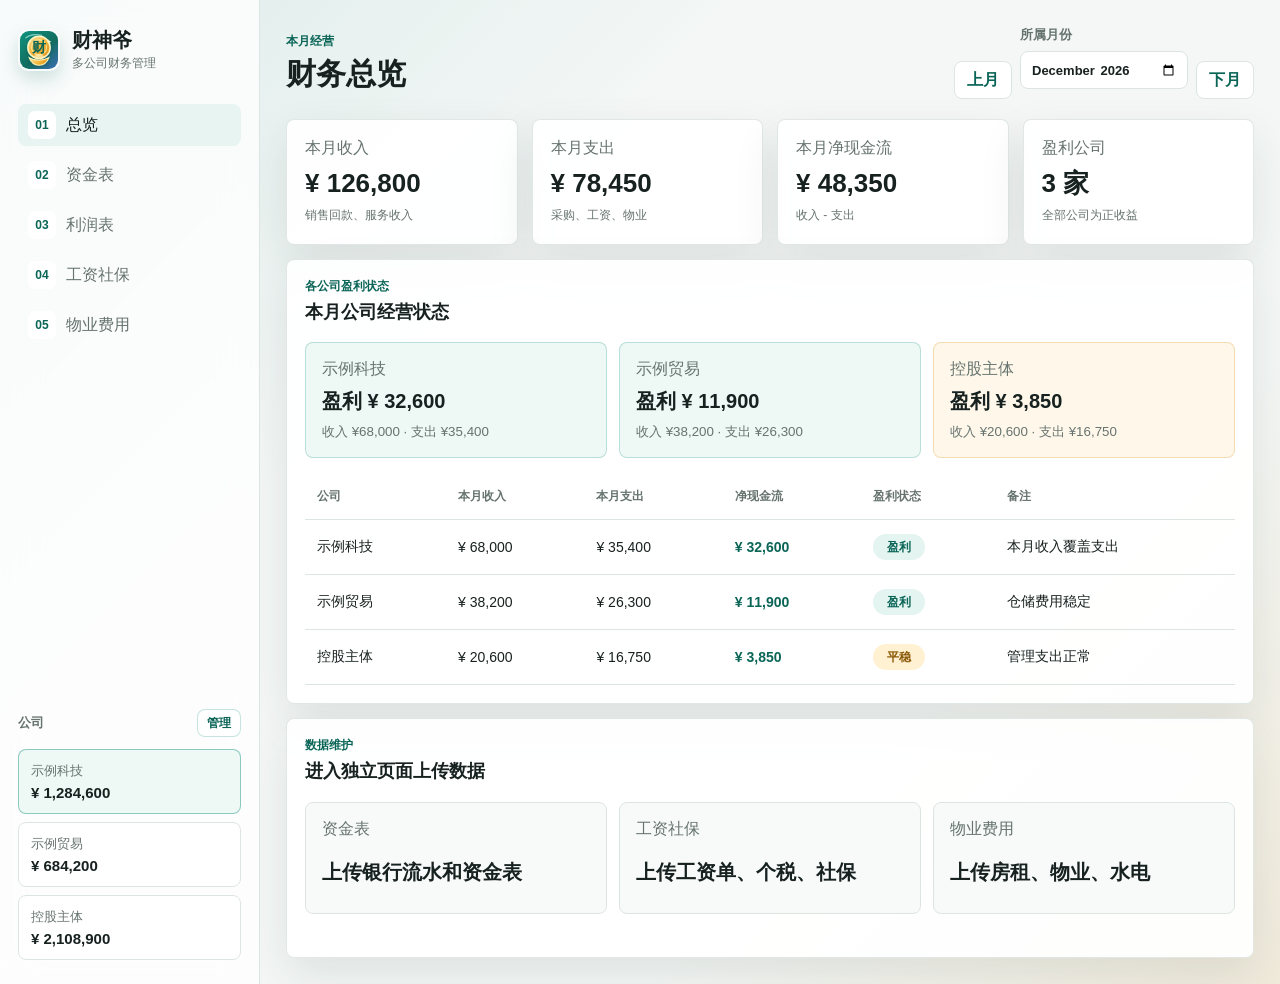
==== index.html @ 9ba8c9c1 "刷新前端脚本缓存版本" ====
<!doctype html>
<html lang="zh-CN">
<head>
  <meta charset="utf-8">
  <meta name="viewport" content="width=device-width, initial-scale=1">
  <title>财神爷财务驾驶舱</title>
  <link rel="icon" href="assets/logo-caishenye.svg" type="image/svg+xml">
  <link rel="stylesheet" href="styles.css">
  <script src="app.js?v=e68c8ce" defer></script>
</head>
<body>
  <div class="app-shell">
    <aside class="sidebar" aria-label="公司导航">
      <div class="brand">
        <div class="brand-mark" aria-hidden="true">
          <img src="assets/logo-caishenye.svg" alt="">
        </div>
        <div>
          <strong>财神爷</strong>
          <span>多公司财务管理</span>
        </div>
      </div>

      <nav class="nav-list" aria-label="主导航">
        <a class="nav-item active" href="index.html" title="总览">
          <span class="nav-icon" aria-hidden="true">01</span>
          <span>总览</span>
        </a>
        <a class="nav-item" href="capital.html" title="资金表">
          <span class="nav-icon" aria-hidden="true">02</span>
          <span>资金表</span>
        </a>
        <a class="nav-item" href="profit.html" title="利润表">
          <span class="nav-icon" aria-hidden="true">03</span>
          <span>利润表</span>
        </a>
        <a class="nav-item" href="payroll.html" title="工资社保">
          <span class="nav-icon" aria-hidden="true">04</span>
          <span>工资社保</span>
        </a>
        <a class="nav-item" href="property.html" title="物业费用">
          <span class="nav-icon" aria-hidden="true">05</span>
          <span>物业费用</span>
        </a>
      </nav>

      <section class="company-panel" aria-labelledby="company-title">
        <h2 id="company-title">公司</h2>
        <button class="company-row selected" type="button" data-company="tech">
          <span>示例科技</span>
          <strong>¥ 1,284,600</strong>
        </button>
        <button class="company-row" type="button" data-company="trade">
          <span>示例贸易</span>
          <strong>¥ 684,200</strong>
        </button>
        <button class="company-row" type="button" data-company="holding">
          <span>控股主体</span>
          <strong>¥ 2,108,900</strong>
        </button>
      </section>
    </aside>

    <main class="main">
      <header class="topbar">
        <div>
          <p class="eyebrow" id="overviewPeriodLabel">本月经营</p>
          <h1>财务总览</h1>
        </div>
        <div class="topbar-actions overview-period-switcher" aria-label="选择总览月份">
          <button class="ghost-button period-step-button" type="button" id="overviewPrevMonth">上月</button>
          <label class="period-control overview-period-control">
            <span>所属月份</span>
            <input id="overviewPeriod" type="month" data-default-current>
          </label>
          <button class="ghost-button period-step-button" type="button" id="overviewNextMonth">下月</button>
        </div>
      </header>

      <section class="metric-grid" id="overview" aria-label="本月核心指标">
        <article class="metric-tile">
          <span>本月收入</span>
          <strong id="todayIncomeMetric">¥ 126,800</strong>
          <small>销售回款、服务收入</small>
        </article>
        <article class="metric-tile">
          <span>本月支出</span>
          <strong id="todayExpenseMetric">¥ 78,450</strong>
          <small>采购、工资、物业</small>
        </article>
        <article class="metric-tile">
          <span>本月净现金流</span>
          <strong id="todayNetMetric">¥ 48,350</strong>
          <small>收入 - 支出</small>
        </article>
        <article class="metric-tile">
          <span>盈利公司</span>
          <strong id="profitableCompanyMetric">3 家</strong>
          <small>全部公司为正收益</small>
        </article>
      </section>

      <section class="content-grid">
        <section class="panel span-12 dashboard-panel" aria-labelledby="profit-status-title">
          <div class="panel-header">
            <div>
              <p class="eyebrow">各公司盈利状态</p>
              <h2 id="profit-status-title">本月公司经营状态</h2>
            </div>
          </div>

          <div class="status-grid" id="companyStatusGrid">
            <article class="status-card good">
              <span>示例科技</span>
              <strong>盈利 ¥ 32,600</strong>
              <small>收入 ¥68,000 · 支出 ¥35,400</small>
            </article>
            <article class="status-card good">
              <span>示例贸易</span>
              <strong>盈利 ¥ 11,900</strong>
              <small>收入 ¥38,200 · 支出 ¥26,300</small>
            </article>
            <article class="status-card steady">
              <span>控股主体</span>
              <strong>盈利 ¥ 3,850</strong>
              <small>收入 ¥20,600 · 支出 ¥16,750</small>
            </article>
          </div>

          <div class="table-wrap dashboard-table">
            <table>
              <thead>
                <tr>
                  <th>公司</th>
                  <th>本月收入</th>
                  <th>本月支出</th>
                  <th>净现金流</th>
                  <th>盈利状态</th>
                  <th>备注</th>
                </tr>
              </thead>
              <tbody id="companyStatusBody">
                <tr>
                  <td>示例科技</td>
                  <td>¥ 68,000</td>
                  <td>¥ 35,400</td>
                  <td class="positive">¥ 32,600</td>
                  <td><span class="status-pill good">盈利</span></td>
                  <td>本月收入覆盖支出</td>
                </tr>
                <tr>
                  <td>示例贸易</td>
                  <td>¥ 38,200</td>
                  <td>¥ 26,300</td>
                  <td class="positive">¥ 11,900</td>
                  <td><span class="status-pill good">盈利</span></td>
                  <td>仓储费用稳定</td>
                </tr>
                <tr>
                  <td>控股主体</td>
                  <td>¥ 20,600</td>
                  <td>¥ 16,750</td>
                  <td class="positive">¥ 3,850</td>
                  <td><span class="status-pill steady">平稳</span></td>
                  <td>管理支出正常</td>
                </tr>
              </tbody>
            </table>
          </div>
        </section>

        <section class="panel span-12 dashboard-panel" aria-labelledby="quick-links-title">
          <div class="panel-header">
            <div>
              <p class="eyebrow">数据维护</p>
              <h2 id="quick-links-title">进入独立页面上传数据</h2>
            </div>
          </div>
          <div class="quick-link-grid">
            <a href="capital.html">
              <span>资金表</span>
              <strong>上传银行流水和资金表</strong>
            </a>
            <a href="payroll.html">
              <span>工资社保</span>
              <strong>上传工资单、个税、社保</strong>
            </a>
            <a href="property.html">
              <span>物业费用</span>
              <strong>上传房租、物业、水电</strong>
            </a>
          </div>
        </section>
      </section>
    </main>
  </div>
</body>
</html>
---- styles.css ----
:root {
  --bg: #f4f7f6;
  --panel: #ffffff;
  --ink: #17211f;
  --muted: #66736f;
  --line: #dde5e2;
  --teal: #0f8f7a;
  --teal-dark: #0a6557;
  --amber: #d9911b;
  --red: #c95d4d;
  --blue: #356ea8;
  --shadow: 0 18px 45px rgba(26, 45, 40, 0.10);
}

* {
  box-sizing: border-box;
}

html {
  scroll-behavior: smooth;
}

body {
  margin: 0;
  min-width: 320px;
  min-height: 100vh;
  color: var(--ink);
  background:
    linear-gradient(135deg, rgba(15, 143, 122, 0.10), transparent 34%),
    linear-gradient(315deg, rgba(217, 145, 27, 0.12), transparent 28%),
    var(--bg);
  font-family: "Microsoft YaHei", "PingFang SC", Arial, sans-serif;
}

button,
a {
  font: inherit;
}

button {
  cursor: pointer;
}

.app-shell {
  display: grid;
  grid-template-columns: 260px minmax(0, 1fr);
  min-height: 100vh;
}

.sidebar {
  display: flex;
  flex-direction: column;
  gap: 28px;
  padding: 24px 18px;
  border-right: 1px solid var(--line);
  background: rgba(255, 255, 255, 0.78);
  backdrop-filter: blur(18px);
}

.brand {
  display: flex;
  align-items: center;
  gap: 12px;
  min-height: 52px;
}

.brand-mark {
  width: 42px;
  height: 42px;
  flex: 0 0 42px;
  border-radius: 10px;
  overflow: hidden;
  box-shadow: 0 8px 18px rgba(10, 101, 87, 0.18);
}

.brand-mark img {
  display: block;
  width: 100%;
  height: 100%;
}

.brand strong,
.brand span {
  display: block;
}

.brand strong {
  font-size: 20px;
  line-height: 1.2;
}

.brand span {
  margin-top: 3px;
  color: var(--muted);
  font-size: 12px;
}

.nav-list {
  display: grid;
  gap: 8px;
}

.nav-item {
  display: flex;
  align-items: center;
  gap: 10px;
  min-height: 42px;
  padding: 0 10px;
  border-radius: 8px;
  color: var(--muted);
  text-decoration: none;
}

.nav-item.active,
.nav-item:hover {
  color: var(--ink);
  background: #e8f4f1;
}

.nav-icon {
  display: grid;
  place-items: center;
  width: 28px;
  height: 28px;
  border-radius: 7px;
  color: var(--teal-dark);
  background: white;
  font-size: 12px;
  font-weight: 800;
}

.company-panel {
  margin-top: auto;
}

.company-panel-title {
  display: flex;
  align-items: center;
  justify-content: space-between;
  gap: 10px;
  margin-bottom: 12px;
}

.company-panel h2 {
  margin: 0 0 12px;
  color: var(--muted);
  font-size: 13px;
  font-weight: 700;
}

.company-panel-title h2 {
  margin: 0;
}

.company-manage-button {
  min-height: 28px;
  padding: 0 9px;
  border: 1px solid rgba(15, 143, 122, 0.24);
  border-radius: 8px;
  color: var(--teal-dark);
  background: white;
  font-size: 12px;
  font-weight: 800;
}

.company-list {
  display: grid;
  gap: 8px;
}

.company-row {
  display: grid;
  gap: 4px;
  width: 100%;
  padding: 12px;
  border: 1px solid var(--line);
  border-radius: 8px;
  color: var(--ink);
  background: white;
  text-align: left;
}

.company-row.selected {
  border-color: rgba(15, 143, 122, 0.45);
  background: #eef8f5;
}

.company-row span {
  color: var(--muted);
  font-size: 13px;
}

.company-row strong {
  font-size: 15px;
}

.main {
  padding: 26px;
}

.topbar {
  display: flex;
  align-items: center;
  justify-content: space-between;
  gap: 18px;
  margin-bottom: 20px;
}

.eyebrow {
  margin: 0 0 6px;
  color: var(--teal-dark);
  font-size: 12px;
  font-weight: 800;
}

h1,
h2 {
  margin: 0;
  letter-spacing: 0;
}

h1 {
  font-size: 30px;
  line-height: 1.2;
}

h2 {
  font-size: 18px;
  line-height: 1.3;
}

.topbar-actions {
  display: flex;
  gap: 10px;
}

.capital-top-actions {
  align-items: center;
  flex-wrap: wrap;
  justify-content: flex-end;
}

.upload-file-name {
  color: var(--muted);
  font-size: 13px;
  font-weight: 700;
}

.hidden-file-input {
  position: absolute;
  width: 1px;
  height: 1px;
  overflow: hidden;
  clip: rect(0 0 0 0);
}

.icon-button,
.primary-button,
.ghost-button,
.segmented button {
  min-height: 38px;
  border-radius: 8px;
  border: 1px solid var(--line);
  background: white;
}

.icon-button {
  min-width: 54px;
  color: var(--ink);
}

.primary-button {
  padding: 0 16px;
  border-color: var(--teal);
  color: white;
  background: var(--teal);
  font-weight: 700;
}

.save-import-button {
  min-width: 96px;
}

.save-import-button:disabled {
  border-color: var(--line);
  color: var(--muted);
  background: #eef2f0;
  cursor: not-allowed;
}

.file-action {
  display: inline-flex;
  align-items: center;
  justify-content: center;
  cursor: pointer;
}

.ghost-button {
  padding: 0 12px;
  color: var(--teal-dark);
  font-weight: 700;
}

.link-button {
  display: inline-flex;
  align-items: center;
  justify-content: center;
  min-width: 82px;
  text-decoration: none;
}

.readonly-actions {
  flex-wrap: wrap;
}

.dashboard-panel {
  min-height: 0;
}

.status-grid,
.quick-link-grid {
  display: grid;
  grid-template-columns: repeat(3, minmax(0, 1fr));
  gap: 12px;
  margin-bottom: 16px;
}

.status-card,
.quick-link-grid a {
  display: grid;
  gap: 8px;
  min-height: 112px;
  padding: 16px;
  border: 1px solid var(--line);
  border-radius: 8px;
  background: #f7faf9;
  text-decoration: none;
}

.status-card span,
.status-card small,
.quick-link-grid span {
  color: var(--muted);
}

.status-card strong,
.quick-link-grid strong {
  color: var(--ink);
  font-size: 20px;
}

.status-card.good {
  border-color: rgba(15, 143, 122, 0.24);
  background: #eef8f5;
}

.status-card.steady {
  border-color: rgba(217, 145, 27, 0.28);
  background: #fff8ea;
}

.status-card.loss {
  border-color: rgba(201, 93, 77, 0.26);
  background: #fff2ef;
}

.status-pill {
  display: inline-flex;
  align-items: center;
  justify-content: center;
  min-width: 52px;
  min-height: 26px;
  padding: 0 9px;
  border-radius: 999px;
  color: var(--muted);
  background: #eef2f0;
  font-size: 12px;
  font-weight: 800;
}

.status-pill.good {
  color: var(--teal-dark);
  background: #e4f4f0;
}

.status-pill.steady {
  color: #8a5a08;
  background: #fff1d2;
}

.status-pill.loss {
  color: #9e392d;
  background: #ffe0dc;
}

.negative {
  color: var(--red);
  font-weight: 800;
}

.metric-grid {
  display: grid;
  grid-template-columns: repeat(4, minmax(0, 1fr));
  gap: 14px;
  margin-bottom: 14px;
}

.metric-tile,
.panel {
  border: 1px solid rgba(221, 229, 226, 0.9);
  border-radius: 8px;
  background: rgba(255, 255, 255, 0.92);
  box-shadow: var(--shadow);
}

.metric-tile {
  display: grid;
  gap: 8px;
  min-height: 126px;
  padding: 18px;
}

.metric-tile span,
.metric-tile small {
  color: var(--muted);
}

.metric-tile strong {
  font-size: 26px;
  line-height: 1.1;
}

.metric-tile small {
  font-size: 12px;
}

.content-grid {
  display: grid;
  grid-template-columns: repeat(12, minmax(0, 1fr));
  gap: 14px;
}

.panel {
  min-height: 240px;
  padding: 18px;
  overflow: hidden;
}

.span-5 {
  grid-column: span 5;
}

.span-6 {
  grid-column: span 6;
}

.span-7 {
  grid-column: span 7;
}

.span-12 {
  grid-column: span 12;
}

.panel-header {
  display: flex;
  align-items: flex-start;
  justify-content: space-between;
  gap: 14px;
  margin-bottom: 18px;
}

.overview-period-switcher,
.payroll-period-switcher {
  display: flex;
  align-items: flex-end;
  gap: 8px;
  flex-wrap: wrap;
  justify-content: flex-end;
}

.overview-period-control,
.payroll-period-control {
  min-width: 168px;
  margin-bottom: 0;
}

.period-step-button {
  min-height: 38px;
}

.salary-dialog-actions {
  display: flex;
  align-items: center;
  gap: 8px;
}

.danger-button {
  color: #b23a33;
  border-color: rgba(178, 58, 51, 0.28);
}

.danger-button:not(:disabled):hover {
  background: #fff2f1;
}

.danger-button:disabled {
  color: var(--muted);
}

.segmented {
  display: flex;
  gap: 4px;
  padding: 3px;
  border: 1px solid var(--line);
  border-radius: 8px;
  background: #f7faf9;
}

.segmented button {
  min-width: 38px;
  min-height: 30px;
  border: 0;
  color: var(--muted);
  background: transparent;
}

.segmented .selected {
  color: var(--ink);
  background: white;
  box-shadow: 0 3px 10px rgba(26, 45, 40, 0.10);
}

.cash-chart {
  display: grid;
  grid-template-columns: repeat(6, minmax(38px, 1fr));
  align-items: end;
  gap: 14px;
  height: 235px;
  padding-top: 10px;
}

.bar {
  position: relative;
  display: grid;
  align-items: end;
  justify-items: center;
  height: 100%;
  border-radius: 8px;
  background: linear-gradient(to top, rgba(15, 143, 122, 0.18), rgba(15, 143, 122, 0.04));
}

.bar::before {
  content: "";
  width: 100%;
  height: var(--height);
  min-height: 36px;
  border-radius: 8px;
  background: linear-gradient(180deg, #35a895, var(--teal-dark));
}

.bar.accent::before {
  background: linear-gradient(180deg, #f0b447, var(--amber));
}

.bar span {
  position: absolute;
  bottom: 10px;
  color: white;
  font-size: 12px;
  font-weight: 700;
}

.profit-ring {
  display: grid;
  grid-template-columns: 170px 1fr;
  align-items: center;
  gap: 24px;
  min-height: 180px;
}

.ring {
  display: grid;
  place-items: center;
  width: 170px;
  height: 170px;
  border-radius: 50%;
  background:
    radial-gradient(circle at center, white 0 54%, transparent 55%),
    conic-gradient(var(--teal) 0 84deg, var(--amber) 84deg 244deg, var(--red) 244deg 360deg);
}

.ring span,
.ring small {
  grid-column: 1;
  grid-row: 1;
}

.ring span {
  transform: translateY(-8px);
  font-size: 28px;
  font-weight: 800;
}

.ring small {
  transform: translateY(22px);
  color: var(--muted);
}

.legend {
  display: grid;
  gap: 12px;
  margin: 0;
  padding: 0;
  list-style: none;
  color: var(--muted);
  font-size: 14px;
}

.dot {
  display: inline-block;
  width: 10px;
  height: 10px;
  margin-right: 8px;
  border-radius: 50%;
}

.dot.teal {
  background: var(--teal);
}

.dot.amber {
  background: var(--amber);
}

.dot.red {
  background: var(--red);
}

.stack-list {
  display: grid;
  gap: 10px;
}

.cost-row {
  display: flex;
  align-items: center;
  justify-content: space-between;
  min-height: 48px;
  padding: 0 14px;
  border-radius: 8px;
  background: #f7faf9;
}

.cost-row span {
  color: var(--muted);
}

.property-map {
  display: grid;
  grid-template-columns: 1.5fr 1fr;
  grid-template-rows: repeat(2, minmax(84px, 1fr));
  gap: 10px;
}

.property-item {
  display: grid;
  align-content: end;
  gap: 6px;
  min-height: 84px;
  padding: 14px;
  border-radius: 8px;
  color: white;
  background: linear-gradient(135deg, var(--blue), #4e8f84);
}

.property-item.large {
  grid-row: span 2;
  background: linear-gradient(135deg, var(--teal-dark), var(--amber));
}

.property-item span {
  font-size: 13px;
}

.property-item strong {
  font-size: 22px;
}

.table-wrap {
  overflow-x: auto;
}

table {
  width: 100%;
  min-width: 820px;
  border-collapse: collapse;
}

th,
td {
  padding: 14px 12px;
  border-bottom: 1px solid var(--line);
  text-align: left;
  white-space: nowrap;
}

th {
  color: var(--muted);
  font-size: 12px;
  font-weight: 800;
}

.select-cell {
  width: 46px;
  text-align: center;
}

.select-cell input {
  width: 16px;
  height: 16px;
  accent-color: var(--teal);
}

td {
  font-size: 14px;
}

.positive {
  color: var(--teal-dark);
  font-weight: 800;
}

.payroll-workspace {
  min-height: 0;
}

.capital-workspace {
  min-height: 0;
}

.capital-actions,
.payroll-actions {
  display: flex;
  gap: 10px;
}

.capital-date-control {
  display: flex;
  align-items: end;
  gap: 10px;
  justify-content: flex-end;
}

.capital-date-control label {
  display: grid;
  gap: 7px;
  color: var(--muted);
  font-size: 13px;
  font-weight: 700;
}

.capital-date-control input {
  min-height: 38px;
  padding: 0 10px;
  border: 1px solid var(--line);
  border-radius: 8px;
  color: var(--ink);
  background: white;
  font: inherit;
}

.capital-overview,
.profit-overview,
.payroll-overview {
  display: grid;
  grid-template-columns: repeat(4, minmax(0, 1fr));
  gap: 10px;
  margin-bottom: 16px;
}

.capital-overview article,
.profit-overview article,
.payroll-overview article,
.payroll-overview-card {
  display: grid;
  gap: 8px;
  min-height: 92px;
  padding: 14px;
  border: 1px solid var(--line);
  border-radius: 8px;
  color: var(--ink);
  background: #f7faf9;
  text-align: left;
}

.payroll-overview-card {
  appearance: none;
  cursor: pointer;
  font: inherit;
}

.payroll-overview-card:hover {
  border-color: rgba(15, 143, 122, 0.4);
  background: #eef8f5;
}

.capital-overview span,
.profit-overview span,
.payroll-overview span,
.section-title-row span,
.upload-zone small,
.import-summary span {
  color: var(--muted);
}

.capital-overview strong,
.profit-overview strong,
.payroll-overview strong,
.payroll-overview-card strong {
  font-size: 23px;
}

.capital-layout,
.profit-layout,
.payroll-layout {
  display: grid;
  grid-template-columns: minmax(0, 1.25fr) minmax(330px, 0.75fr);
  gap: 14px;
  margin-bottom: 16px;
}

.capital-workspace .capital-layout {
  grid-template-columns: 1fr;
}

.profit-period-switcher {
  display: flex;
  align-items: flex-end;
  gap: 8px;
  flex-wrap: wrap;
  justify-content: flex-end;
}

.profit-period-control {
  min-width: 168px;
  margin-bottom: 0;
}

.profit-upload-panel,
.profit-company-panel,
.profit-table-panel {
  padding: 14px;
  border: 1px solid var(--line);
  border-radius: 8px;
  background: rgba(247, 250, 249, 0.76);
}

.profit-upload-panel {
  margin-bottom: 16px;
}

.profit-upload-body {
  display: grid;
  grid-template-columns: minmax(260px, 0.42fr) minmax(0, 0.58fr);
  gap: 12px;
  align-items: stretch;
}

.profit-image-dropzone {
  display: grid;
  place-items: center;
  gap: 8px;
  min-height: 156px;
  padding: 18px;
  border: 1px dashed rgba(50, 140, 168, 0.42);
  border-radius: 8px;
  color: var(--muted);
  background: white;
  text-align: center;
  cursor: pointer;
}

.profit-image-dropzone input {
  display: none;
}

.profit-image-dropzone strong {
  color: var(--ink);
}

.profit-image-result {
  display: grid;
  grid-template-columns: minmax(130px, 0.36fr) minmax(0, 0.64fr);
  gap: 12px;
  min-height: 156px;
  padding: 12px;
  border: 1px solid var(--line);
  border-radius: 8px;
  background: white;
}

.profit-image-result[hidden] {
  display: none;
}

.profit-image-result img {
  width: 100%;
  height: 132px;
  border-radius: 8px;
  background: #f7faf9;
  object-fit: contain;
}

.profit-image-result p {
  margin: 0 0 8px;
  color: var(--muted);
  font-size: 13px;
  font-weight: 700;
}

.profit-image-result pre {
  max-height: 110px;
  margin: 0;
  overflow: auto;
  white-space: pre-wrap;
  color: var(--ink);
  font: 12px/1.6 "Microsoft YaHei", Arial, sans-serif;
}

.profit-workspace .profit-layout {
  grid-template-columns: 1fr;
}

.profit-company-grid {
  display: grid;
  grid-template-columns: repeat(3, minmax(0, 1fr));
  gap: 10px;
}

.profit-company-card {
  display: grid;
  gap: 7px;
  min-height: 116px;
  padding: 14px;
  border: 1px solid var(--line);
  border-radius: 8px;
  color: var(--ink);
  background: white;
  text-align: left;
}

.profit-company-card.selected {
  border-color: rgba(15, 143, 122, 0.58);
  background: #eef8f5;
  box-shadow: inset 0 0 0 1px rgba(15, 143, 122, 0.16);
}

.profit-company-card.good {
  border-color: rgba(15, 143, 122, 0.28);
}

.profit-company-card.loss {
  border-color: rgba(201, 93, 77, 0.30);
}

.profit-company-card span,
.profit-company-card small {
  color: var(--muted);
}

.profit-company-card strong {
  font-size: 21px;
}

.profit-entry-form {
  display: grid;
  grid-template-columns: repeat(2, minmax(0, 1fr));
  gap: 10px;
}

.profit-entry-form label {
  display: grid;
  gap: 7px;
  color: var(--muted);
  font-size: 13px;
  font-weight: 700;
}

.profit-entry-form input,
.profit-entry-form select {
  width: 100%;
  min-height: 38px;
  padding: 0 10px;
  border: 1px solid var(--line);
  border-radius: 8px;
  color: var(--ink);
  background: white;
  font: inherit;
}

.profit-remark-field,
.profit-entry-form button {
  grid-column: 1 / -1;
}

.profit-entry-status {
  margin-top: 10px;
  padding: 10px;
  border: 1px solid var(--line);
  border-radius: 8px;
  color: var(--muted);
  background: white;
  font-size: 13px;
  font-weight: 700;
}

.profit-table-panel {
  margin-top: 16px;
}

.profit-table-wrap table {
  min-width: 860px;
}

.capital-import-bar {
  display: flex;
  align-items: center;
  justify-content: space-between;
  gap: 12px;
  margin: -8px 0 12px;
  padding: 10px 12px;
  border: 1px solid var(--line);
  border-radius: 8px;
  color: var(--muted);
  background: rgba(247, 250, 249, 0.84);
  font-size: 13px;
  font-weight: 700;
}

.compact-sheet-control {
  min-width: min(460px, 100%);
  margin-top: 0;
}

.capital-companies,
.capital-preview,
.payroll-selected-summary,
.payroll-companies,
.payroll-preview {
  padding: 14px;
  border: 1px solid var(--line);
  border-radius: 8px;
  background: rgba(247, 250, 249, 0.76);
}

.payroll-preview[hidden] {
  display: none;
}

.payroll-selected-summary {
  margin-bottom: 16px;
}

.payroll-selected-summary .payroll-overview {
  margin-bottom: 0;
}

.capital-upload,
.payroll-upload,
.property-upload {
  padding: 14px;
  border: 1px solid rgba(53, 110, 168, 0.28);
  border-top: 3px solid var(--amber);
  border-radius: 8px;
  background:
    linear-gradient(135deg, rgba(255, 248, 234, 0.96), rgba(247, 251, 255, 0.94) 58%, rgba(232, 244, 241, 0.92));
  box-shadow:
    inset 0 0 0 1px rgba(255, 255, 255, 0.72),
    0 10px 26px rgba(53, 110, 168, 0.09);
}

.property-manual {
  padding: 14px;
  border: 1px solid rgba(15, 143, 122, 0.28);
  border-top: 3px solid var(--teal);
  border-radius: 8px;
  background:
    linear-gradient(135deg, rgba(244, 251, 248, 0.98), rgba(255, 251, 242, 0.94));
  box-shadow: 0 10px 26px rgba(15, 143, 122, 0.08);
}

.property-item-actions {
  display: grid;
  grid-template-columns: repeat(2, minmax(0, 1fr));
  gap: 8px;
  margin: 12px 0;
}

.property-item-button {
  min-height: 42px;
  border: 1px solid var(--line);
  border-radius: 8px;
  color: var(--ink);
  background: white;
  font-weight: 800;
}

.property-item-button.selected {
  color: white;
  border-color: transparent;
  background: linear-gradient(135deg, var(--teal), var(--teal-dark));
}

.property-expense-form {
  display: grid;
  grid-template-columns: repeat(2, minmax(0, 1fr));
  gap: 10px;
}

.property-expense-form label {
  display: grid;
  gap: 7px;
  color: var(--muted);
  font-size: 13px;
  font-weight: 700;
}

.property-expense-form input {
  width: 100%;
  min-height: 38px;
  padding: 0 10px;
  border: 1px solid var(--line);
  border-radius: 8px;
  color: var(--ink);
  background: white;
  font: inherit;
}

.property-expense-form button {
  grid-column: 1 / -1;
  min-height: 42px;
}

.property-manual-status {
  margin-top: 10px;
  padding: 10px;
  border: 1px solid var(--line);
  border-radius: 8px;
  color: var(--muted);
  background: rgba(255, 255, 255, 0.72);
  font-size: 13px;
  font-weight: 700;
}

.section-title-row {
  display: flex;
  align-items: flex-start;
  justify-content: space-between;
  gap: 14px;
  margin-bottom: 12px;
}

.section-title-row h3 {
  margin: 0;
  font-size: 17px;
  line-height: 1.25;
}

.section-title-row > span {
  display: inline-flex;
  align-items: center;
  min-height: 30px;
  padding: 0 10px;
  border: 1px solid rgba(15, 143, 122, 0.24);
  border-radius: 8px;
  background: white;
  font-size: 13px;
  font-weight: 700;
}

.upload-card-actions {
  display: flex;
  align-items: center;
  justify-content: flex-end;
  gap: 10px;
  flex-wrap: wrap;
}

.upload-card-actions > span {
  display: inline-flex;
  align-items: center;
  min-height: 30px;
  padding: 0 10px;
  border: 1px solid rgba(15, 143, 122, 0.24);
  border-radius: 8px;
  color: var(--muted);
  background: white;
  font-size: 13px;
  font-weight: 700;
}

.upload-company-select {
  display: grid;
  gap: 4px;
  min-width: 140px;
  color: var(--muted);
  font-size: 12px;
  font-weight: 700;
}

.upload-company-select select {
  min-height: 38px;
  padding: 0 34px 0 10px;
  border: 1px solid rgba(15, 143, 122, 0.28);
  border-radius: 8px;
  color: var(--ink);
  background: white;
  font: inherit;
  font-size: 13px;
  font-weight: 800;
}

.company-manager-backdrop {
  position: fixed;
  inset: 0;
  z-index: 30;
  display: grid;
  place-items: center;
  padding: 20px;
  background: rgba(8, 20, 20, 0.24);
}

.company-manager-backdrop[hidden] {
  display: none;
}

.company-manager-dialog {
  width: min(520px, 100%);
  padding: 18px;
  border: 1px solid var(--line);
  border-radius: 8px;
  background: white;
  box-shadow: 0 24px 60px rgba(12, 34, 34, 0.2);
}

.company-manager-form {
  display: grid;
  gap: 12px;
  padding: 12px;
  border: 1px solid var(--line);
  border-radius: 8px;
  background: #f7faf9;
}

.company-manager-form label {
  display: grid;
  gap: 7px;
  color: var(--muted);
  font-size: 13px;
  font-weight: 700;
}

.company-manager-form input {
  min-height: 38px;
  padding: 0 10px;
  border: 1px solid var(--line);
  border-radius: 8px;
  color: var(--ink);
  background: white;
  font: inherit;
}

.company-manager-actions {
  display: flex;
  justify-content: flex-end;
  gap: 10px;
}

.company-manager-list {
  display: grid;
  gap: 8px;
  margin-top: 12px;
}

.company-manager-row {
  display: grid;
  grid-template-columns: minmax(0, 1fr) auto;
  gap: 4px 12px;
  align-items: center;
  padding: 12px;
  border: 1px solid var(--line);
  border-radius: 8px;
  color: var(--ink);
  background: white;
}

.company-manager-row.selected {
  border-color: rgba(15, 143, 122, 0.52);
  background: #eef8f5;
}

.company-manager-row-main {
  display: grid;
  gap: 4px;
  min-width: 0;
}

.company-manager-row-main span {
  font-weight: 800;
}

.company-manager-row-main small {
  color: var(--muted);
}

.company-manager-row-actions {
  display: flex;
  gap: 8px;
  align-items: center;
}

.company-manager-row-actions button {
  min-height: 32px;
  padding: 0 10px;
}

.employee-dialog-backdrop {
  position: fixed;
  inset: 0;
  z-index: 32;
  display: grid;
  place-items: center;
  padding: 20px;
  background: rgba(8, 20, 20, 0.24);
}

.employee-dialog-backdrop[hidden] {
  display: none;
}

.employee-dialog {
  width: min(1180px, 100%);
  max-height: 86vh;
  display: grid;
  grid-template-rows: auto auto minmax(0, 1fr);
  padding: 18px;
  border: 1px solid var(--line);
  border-radius: 8px;
  background: white;
  box-shadow: 0 24px 60px rgba(12, 34, 34, 0.2);
}

.capital-preview-backdrop {
  position: fixed;
  inset: 0;
  z-index: 34;
  display: grid;
  place-items: center;
  padding: 22px;
  background: rgba(8, 20, 20, 0.28);
}

.capital-preview-backdrop[hidden] {
  display: none;
}

.capital-preview-dialog {
  width: min(1280px, 100%);
  max-height: 88vh;
  display: grid;
  grid-template-rows: auto auto auto minmax(0, 1fr);
  padding: 18px;
  border: 1px solid var(--line);
  border-radius: 8px;
  background: white;
  box-shadow: 0 24px 60px rgba(12, 34, 34, 0.22);
}

.dialog-actions {
  display: flex;
  gap: 10px;
  align-items: center;
}

.capital-dialog-summary {
  display: grid;
  grid-template-columns: repeat(4, minmax(0, 1fr));
  gap: 10px;
  margin-bottom: 12px;
}

.capital-dialog-summary article {
  display: grid;
  gap: 6px;
  padding: 12px;
  border: 1px solid var(--line);
  border-radius: 8px;
  background: #f7faf9;
}

.capital-dialog-summary span {
  color: var(--muted);
  font-size: 13px;
}

.capital-dialog-summary strong {
  font-size: 19px;
}

.raw-preview-table-wrap {
  max-height: 42vh;
}

.raw-preview-table-wrap table {
  min-width: 1120px;
}

.raw-preview-table-wrap th,
.raw-preview-table-wrap td {
  white-space: nowrap;
}

.row-index-cell {
  position: sticky;
  left: 0;
  z-index: 1;
  min-width: 54px;
  background: #f7faf9;
  color: var(--muted);
  font-weight: 800;
}

.employee-dialog-summary {
  display: grid;
  grid-template-columns: repeat(4, minmax(0, 1fr));
  gap: 10px;
  margin-bottom: 12px;
}

.employee-dialog-summary article {
  display: grid;
  gap: 6px;
  padding: 12px;
  border: 1px solid var(--line);
  border-radius: 8px;
  background: #f7faf9;
}

.employee-dialog-summary span {
  color: var(--muted);
  font-size: 13px;
}

.employee-dialog-summary strong {
  font-size: 20px;
}

.employee-table-wrap {
  max-height: 58vh;
}

.employee-table-wrap table {
  min-width: 1120px;
}

.capital-account-dialog {
  width: min(1160px, 100%);
  grid-template-rows: auto auto auto minmax(0, 1fr);
}

.account-change-strip {
  display: grid;
  grid-template-columns: repeat(auto-fit, minmax(96px, 1fr));
  gap: 8px;
  min-height: 126px;
  margin-bottom: 12px;
  padding: 12px;
  border: 1px solid var(--line);
  border-radius: 8px;
  background: #f7faf9;
}

.account-change-tile {
  display: grid;
  grid-template-rows: minmax(56px, 1fr) auto auto auto;
  gap: 5px;
  align-items: end;
  min-width: 0;
}

.account-change-bar {
  width: 100%;
  height: var(--height);
  min-height: 12px;
  border-radius: 6px 6px 3px 3px;
  background: linear-gradient(180deg, #41b7a4, #0f7f6f);
}

.account-change-tile strong,
.account-change-tile span,
.account-change-tile small {
  overflow: hidden;
  text-overflow: ellipsis;
  white-space: nowrap;
}

.account-change-tile span,
.account-change-tile small {
  color: var(--muted);
  font-size: 12px;
}

.account-change-empty {
  grid-column: 1 / -1;
  align-self: center;
  color: var(--muted);
  font-weight: 700;
  text-align: center;
}

.account-change-scroll {
  display: grid;
  gap: 14px;
  min-height: 0;
  overflow: auto;
}

.account-change-section-title {
  display: flex;
  justify-content: space-between;
  gap: 12px;
  margin: 0 0 8px;
}

.account-change-section-title span {
  font-weight: 800;
}

.account-change-section-title small {
  color: var(--muted);
}

.account-change-table-wrap table {
  min-width: 920px;
}

.upload-button-row {
  display: flex;
  gap: 8px;
  align-items: center;
}

.section-title-row.compact {
  margin-bottom: 10px;
}

.capital-company-grid,
.payroll-company-grid {
  display: grid;
  grid-template-columns: repeat(3, minmax(0, 1fr));
  gap: 10px;
}

.capital-company-card,
.payroll-company-card {
  display: grid;
  gap: 7px;
  min-height: 116px;
  padding: 14px;
  border: 1px solid var(--line);
  border-radius: 8px;
  color: var(--ink);
  background: white;
  text-align: left;
}

.capital-company-card.selected,
.payroll-company-card.selected {
  border-color: rgba(15, 143, 122, 0.58);
  background: #eef8f5;
  box-shadow: inset 0 0 0 1px rgba(15, 143, 122, 0.16);
}

.capital-company-card span,
.payroll-company-card span {
  color: var(--muted);
  font-size: 13px;
}

.capital-company-card strong,
.payroll-company-card strong {
  font-size: 22px;
}

.capital-company-card small,
.payroll-company-card small {
  color: var(--muted);
}

.bank-account-panel {
  margin-top: 14px;
  padding: 12px;
  border: 1px solid var(--line);
  border-radius: 8px;
  background: white;
}

.bank-account-list {
  display: grid;
  grid-template-columns: repeat(3, minmax(0, 1fr));
  gap: 10px;
}

.bank-account-button {
  display: grid;
  gap: 6px;
  min-height: 92px;
  padding: 12px;
  border: 1px solid var(--line);
  border-radius: 8px;
  color: var(--ink);
  background: #f7faf9;
  text-align: left;
}

.bank-account-button.selected {
  border-color: rgba(15, 143, 122, 0.58);
  background: #eef8f5;
}

.bank-account-button span,
.bank-account-button small {
  color: var(--muted);
}

.bank-account-button strong {
  font-size: 19px;
}

.bank-account-empty {
  grid-column: 1 / -1;
  padding: 16px;
  border: 1px dashed var(--line);
  border-radius: 8px;
  color: var(--muted);
  background: #f7faf9;
  font-size: 13px;
  font-weight: 700;
  text-align: center;
}

.bank-account-actions {
  display: flex;
  align-items: center;
  justify-content: space-between;
  gap: 12px;
  margin-top: 12px;
  padding-top: 12px;
  border-top: 1px solid var(--line);
}

.bank-account-actions span {
  color: var(--muted);
  font-size: 13px;
  font-weight: 700;
}

.bank-account-actions div {
  display: flex;
  flex-wrap: wrap;
  gap: 10px;
  justify-content: flex-end;
}

.period-control {
  display: grid;
  gap: 7px;
  margin-bottom: 10px;
  color: var(--muted);
  font-size: 13px;
  font-weight: 700;
}

.period-control input {
  width: 100%;
  min-height: 38px;
  padding: 0 10px;
  border: 1px solid var(--line);
  border-radius: 8px;
  color: var(--ink);
  background: white;
  font: inherit;
}

.sheet-control {
  display: grid;
  grid-template-columns: minmax(0, 1fr) auto;
  gap: 10px;
  align-items: end;
  margin-top: 10px;
}

.sheet-control[hidden] {
  display: none;
}

.sheet-control label {
  display: grid;
  gap: 7px;
  color: var(--muted);
  font-size: 13px;
  font-weight: 700;
}

.sheet-control select {
  width: 100%;
  min-height: 38px;
  padding: 0 10px;
  border: 1px solid var(--line);
  border-radius: 8px;
  color: var(--ink);
  background: white;
  font: inherit;
}

.column-mapping {
  display: grid;
  gap: 10px;
  margin-top: 10px;
  padding: 10px;
  border: 1px solid rgba(15, 143, 122, 0.18);
  border-radius: 8px;
  background: rgba(255, 255, 255, 0.68);
}

.column-mapping[hidden] {
  display: none;
}

.mapping-header {
  display: flex;
  align-items: center;
  justify-content: space-between;
  gap: 10px;
}

.mapping-header div {
  display: grid;
  gap: 4px;
}

.mapping-header span,
.mapping-grid label span {
  color: var(--muted);
  font-size: 12px;
  font-weight: 700;
}

.mapping-header strong {
  font-size: 15px;
}

.mapping-header small {
  color: var(--muted);
  font-size: 12px;
  font-weight: 700;
}

.mapping-grid {
  display: grid;
  grid-template-columns: repeat(2, minmax(0, 1fr));
  gap: 8px;
}

.mapping-grid label {
  display: grid;
  gap: 6px;
}

.mapping-grid select {
  width: 100%;
  min-height: 36px;
  padding: 0 9px;
  border: 1px solid var(--line);
  border-radius: 8px;
  color: var(--ink);
  background: white;
  font: inherit;
}

.matrix-column-picker {
  display: grid;
  gap: 10px;
  margin-top: 10px;
  margin-bottom: 10px;
  padding: 10px;
  border: 1px solid rgba(15, 143, 122, 0.18);
  border-radius: 8px;
  background: rgba(247, 250, 249, 0.82);
}

.matrix-column-picker[hidden] {
  display: none;
}

.matrix-column-list {
  display: grid;
  grid-template-columns: repeat(3, minmax(0, 1fr));
  gap: 8px;
  max-height: 220px;
  overflow: auto;
}

.matrix-column-item {
  display: grid;
  grid-template-columns: auto minmax(0, 1fr);
  gap: 9px;
  align-items: flex-start;
  padding: 10px;
  border: 1px solid var(--line);
  border-radius: 8px;
  background: white;
}

.matrix-column-item input {
  margin-top: 4px;
}

.matrix-column-item span {
  display: grid;
  gap: 4px;
}

.matrix-column-item strong {
  font-size: 14px;
}

.matrix-column-item small,
.matrix-column-empty {
  color: var(--muted);
  font-size: 12px;
  line-height: 1.5;
}

.upload-zone {
  display: grid;
  place-items: center;
  gap: 8px;
  min-height: 154px;
  padding: 18px;
  border: 1px dashed rgba(15, 143, 122, 0.50);
  border-radius: 8px;
  background: white;
  text-align: center;
}

.capital-upload .upload-zone,
.payroll-upload .upload-zone,
.property-upload .upload-zone {
  border-color: rgba(53, 110, 168, 0.36);
  background: rgba(255, 255, 255, 0.84);
}

.upload-zone input {
  position: absolute;
  width: 1px;
  height: 1px;
  overflow: hidden;
  clip: rect(0 0 0 0);
}

.upload-icon {
  display: grid;
  place-items: center;
  width: 48px;
  height: 48px;
  border-radius: 8px;
  color: white;
  background: linear-gradient(135deg, var(--teal), var(--blue));
  font-size: 13px;
  font-weight: 800;
}

.upload-zone strong {
  font-size: 18px;
}

.upload-note {
  margin: 8px 0 0;
  color: var(--muted);
  font-size: 13px;
  line-height: 1.6;
}

.import-summary {
  display: grid;
  grid-template-columns: repeat(3, minmax(0, 1fr));
  gap: 8px;
  margin-top: 10px;
}

.import-summary div {
  display: grid;
  gap: 5px;
  padding: 10px;
  border-radius: 8px;
  background: white;
}

.capital-upload .import-summary div,
.payroll-upload .import-summary div,
.property-upload .import-summary div {
  border: 1px solid rgba(255, 255, 255, 0.74);
  background: rgba(255, 255, 255, 0.72);
}

.import-summary strong {
  font-size: 17px;
}

.capital-import-summary {
  grid-template-columns: repeat(4, minmax(0, 1fr));
}

.payroll-upload .import-summary {
  grid-template-columns: repeat(4, minmax(0, 1fr));
}

.cashflow-table-wrap table {
  min-width: 1080px;
}

.payroll-table-wrap table {
  min-width: 980px;
}

.property-workspace {
  min-height: 0;
}

.property-actions {
  display: flex;
  gap: 10px;
}

.property-overview {
  display: grid;
  grid-template-columns: repeat(4, minmax(0, 1fr));
  gap: 10px;
  margin-bottom: 16px;
}

.property-overview article {
  display: grid;
  gap: 8px;
  min-height: 92px;
  padding: 14px;
  border: 1px solid var(--line);
  border-radius: 8px;
  background: #f7faf9;
}

.property-overview span {
  color: var(--muted);
}

.property-overview strong {
  font-size: 23px;
}

.property-layout {
  display: grid;
  grid-template-columns: minmax(0, 1.25fr) minmax(280px, 0.75fr);
  gap: 14px;
  margin-bottom: 16px;
}

.property-company-panel,
.property-breakdown-panel,
.property-table-panel {
  padding: 14px;
  border: 1px solid var(--line);
  border-radius: 8px;
  background: rgba(247, 250, 249, 0.76);
}

.property-company-grid {
  display: grid;
  grid-template-columns: repeat(3, minmax(0, 1fr));
  gap: 10px;
}

.property-company-card {
  display: grid;
  gap: 7px;
  min-height: 116px;
  padding: 14px;
  border: 1px solid var(--line);
  border-radius: 8px;
  color: var(--ink);
  background: white;
  text-align: left;
}

.property-company-card.selected {
  border-color: rgba(15, 143, 122, 0.58);
  background: #eef8f5;
  box-shadow: inset 0 0 0 1px rgba(15, 143, 122, 0.16);
}

.property-company-card span,
.property-company-card small {
  color: var(--muted);
}

.property-company-card strong {
  font-size: 22px;
}

.property-category-list {
  display: grid;
  grid-template-columns: repeat(2, minmax(0, 1fr));
  gap: 10px;
}

.property-category-card {
  display: grid;
  gap: 8px;
  min-height: 84px;
  padding: 14px;
  border-radius: 8px;
  color: white;
  background: linear-gradient(135deg, var(--teal-dark), var(--blue));
}

.property-category-card:nth-child(2) {
  background: linear-gradient(135deg, var(--amber), #4e8f84);
}

.property-category-card:nth-child(3) {
  background: linear-gradient(135deg, var(--blue), #4e8f84);
}

.property-category-card:nth-child(4) {
  background: linear-gradient(135deg, var(--red), var(--amber));
}

.property-category-card span {
  font-size: 13px;
}

.property-category-card strong {
  font-size: 20px;
}

.property-category-empty {
  grid-column: 1 / -1;
  padding: 16px;
  border: 1px dashed var(--line);
  border-radius: 8px;
  color: var(--muted);
  background: white;
  font-weight: 700;
  text-align: center;
}

.property-detail-grid {
  display: grid;
  grid-template-columns: minmax(0, 0.95fr) minmax(0, 1.05fr);
  gap: 14px;
}

.property-table-wrap table {
  min-width: 760px;
}

.selected-row {
  background: #eef8f5;
}

@media (max-width: 1100px) {
  .app-shell {
    grid-template-columns: 1fr;
  }

  .sidebar {
    position: static;
    display: grid;
    grid-template-columns: 1fr;
    gap: 16px;
    border-right: 0;
    border-bottom: 1px solid var(--line);
  }

  .nav-list {
    grid-template-columns: repeat(4, minmax(0, 1fr));
  }

  .company-panel {
    margin-top: 0;
  }

  .metric-grid {
    grid-template-columns: repeat(2, minmax(0, 1fr));
  }

  .status-grid,
  .quick-link-grid {
    grid-template-columns: 1fr;
  }

  .span-5,
  .span-6,
  .span-7 {
    grid-column: span 12;
  }

  .payroll-layout,
  .profit-layout {
    grid-template-columns: 1fr;
  }

  .capital-layout,
  .property-layout,
  .property-detail-grid {
    grid-template-columns: 1fr;
  }
}

@media (max-width: 720px) {
  .main {
    padding: 18px 14px;
  }

  .topbar,
  .panel-header {
    align-items: stretch;
    flex-direction: column;
  }

  .overview-period-switcher,
  .payroll-period-switcher,
  .profit-period-switcher,
  .salary-dialog-actions,
  .dialog-actions {
    justify-content: stretch;
  }

  .overview-period-control,
  .payroll-period-control,
  .profit-period-control {
    flex: 1;
  }

  .topbar-actions {
    display: grid;
    grid-template-columns: repeat(2, minmax(0, 1fr));
    width: 100%;
  }

  .primary-button,
  .ghost-button,
  .icon-button {
    flex: 1;
  }

  .topbar-actions .primary-button {
    grid-column: 1 / -1;
  }

  .capital-top-actions {
    grid-template-columns: 1fr;
  }

  .capital-import-bar {
    align-items: stretch;
    flex-direction: column;
  }

  .nav-list {
    grid-template-columns: repeat(2, minmax(0, 1fr));
  }

  .metric-grid {
    grid-template-columns: 1fr;
  }

  .profit-ring {
    grid-template-columns: 1fr;
    justify-items: center;
  }

  .property-map {
    grid-template-columns: 1fr;
    grid-template-rows: none;
  }

  .property-item.large {
    grid-row: auto;
  }

  .capital-actions,
  .property-actions,
  .payroll-actions,
  .capital-date-control,
  .bank-account-actions,
  .section-title-row,
  .mapping-header,
  .dialog-actions,
  .upload-card-actions,
  .upload-button-row {
    align-items: stretch;
    flex-direction: column;
  }

  .capital-overview,
  .profit-overview,
  .property-overview,
  .payroll-overview,
  .capital-company-grid,
  .profit-company-grid,
  .property-company-grid,
  .property-item-actions,
  .property-expense-form,
  .profit-entry-form,
  .property-category-list,
  .payroll-company-grid,
  .profit-upload-body,
  .profit-image-result,
  .bank-account-list,
  .capital-dialog-summary,
  .matrix-column-list,
  .status-grid,
  .quick-link-grid,
  .sheet-control,
  .mapping-grid,
  .capital-import-summary,
  .import-summary {
    grid-template-columns: 1fr;
  }

  .capital-layout,
  .profit-layout,
  .property-layout,
  .payroll-layout {
    grid-template-columns: 1fr;
  }

  .bank-account-actions div {
    justify-content: stretch;
  }

  .capital-date-control input {
    width: 100%;
  }
}
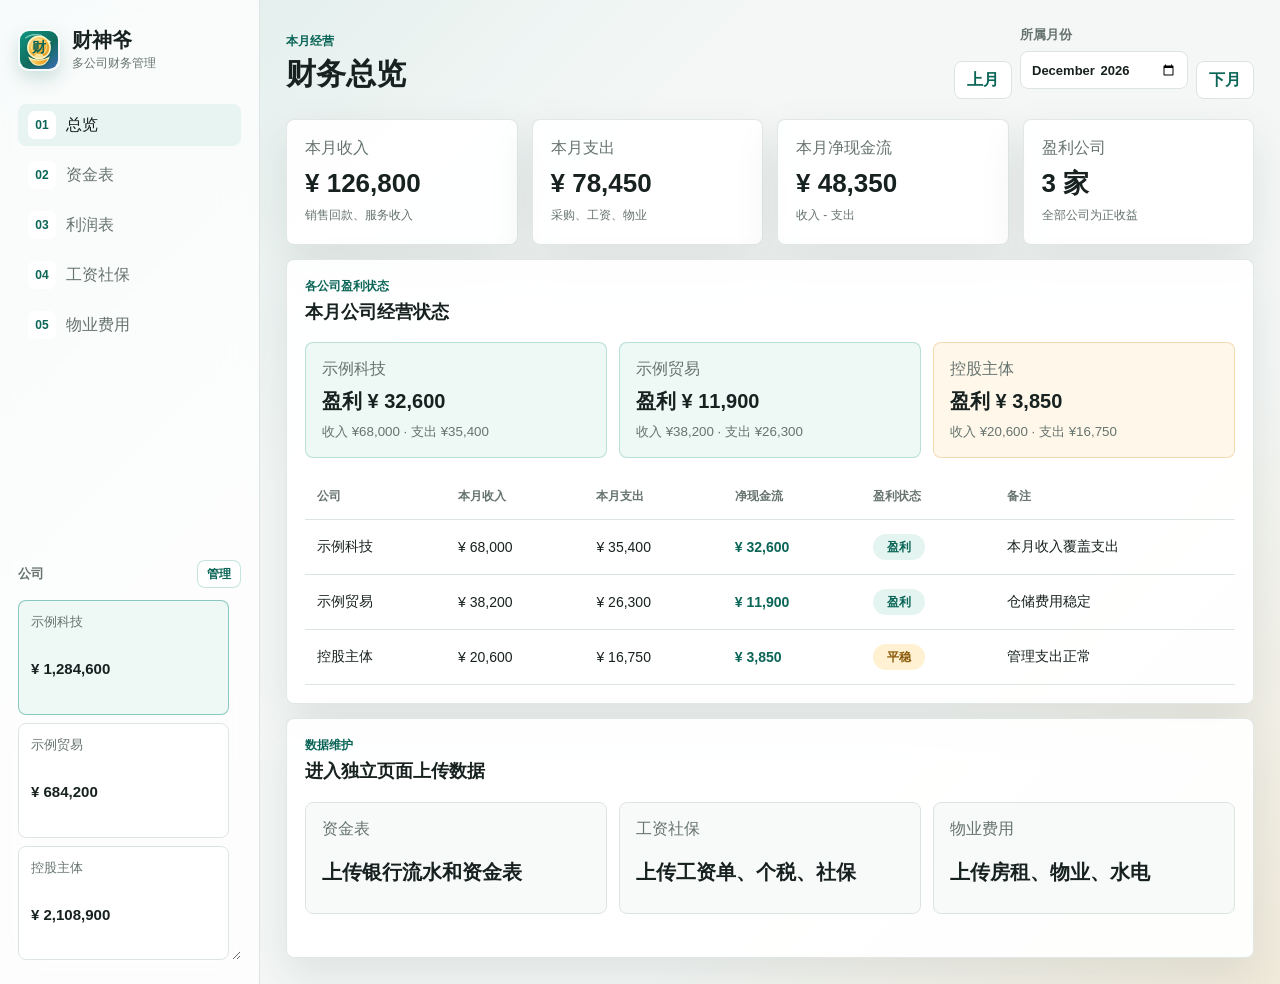
==== commit 87735de0: "公司列表支持上下缩放" ====
--- a/index.html
+++ b/index.html
@@ -5,7 +5,7 @@
   <meta name="viewport" content="width=device-width, initial-scale=1">
   <title>财神爷财务驾驶舱</title>
   <link rel="icon" href="assets/logo-caishenye.svg" type="image/svg+xml">
-  <link rel="stylesheet" href="styles.css">
+  <link rel="stylesheet" href="styles.css?v=company-list-resize">
   <script src="app.js?v=e68c8ce" defer></script>
 </head>
 <body>
--- a/styles.css
+++ b/styles.css
@@ -131,6 +131,7 @@
 
 .company-panel {
   margin-top: auto;
+  min-height: 0;
 }
 
 .company-panel-title {
@@ -166,6 +167,26 @@
 .company-list {
   display: grid;
   gap: 8px;
+  height: min(42vh, 360px);
+  max-height: calc(100vh - 260px);
+  min-height: 150px;
+  padding-right: 4px;
+  overflow-y: auto;
+  resize: vertical;
+  scrollbar-gutter: stable;
+}
+
+.company-list::-webkit-scrollbar {
+  width: 8px;
+}
+
+.company-list::-webkit-scrollbar-thumb {
+  border-radius: 999px;
+  background: rgba(15, 143, 122, 0.28);
+}
+
+.company-list::-webkit-scrollbar-track {
+  background: transparent;
 }
 
 .company-row {
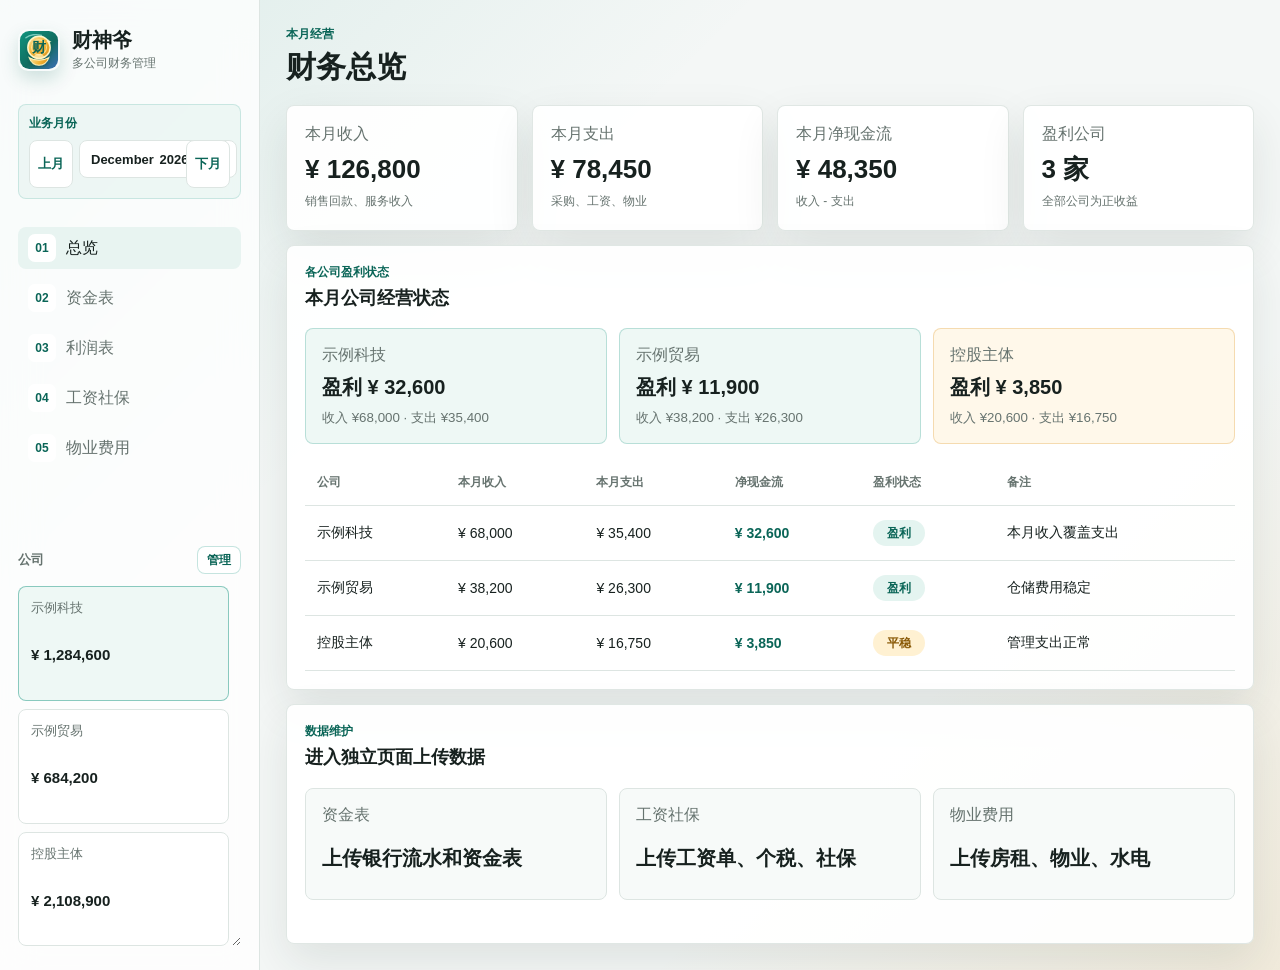
==== commit 580fbfa5: "侧栏增加全局月份选择" ====
--- a/index.html
+++ b/index.html
@@ -5,8 +5,8 @@
   <meta name="viewport" content="width=device-width, initial-scale=1">
   <title>财神爷财务驾驶舱</title>
   <link rel="icon" href="assets/logo-caishenye.svg" type="image/svg+xml">
-  <link rel="stylesheet" href="styles.css?v=company-list-resize">
-  <script src="app.js?v=e68c8ce" defer></script>
+  <link rel="stylesheet" href="styles.css?v=sidebar-period">
+  <script src="app.js?v=sidebar-period" defer></script>
 </head>
 <body>
   <div class="app-shell">
--- a/styles.css
+++ b/styles.css
@@ -100,6 +100,53 @@
   gap: 8px;
 }
 
+.sidebar-period-control {
+  display: grid;
+  gap: 8px;
+  padding: 10px;
+  border: 1px solid rgba(15, 143, 122, 0.16);
+  border-radius: 8px;
+  background: rgba(232, 244, 241, 0.72);
+}
+
+.sidebar-period-title {
+  display: flex;
+  align-items: center;
+  justify-content: space-between;
+  color: var(--teal-dark);
+  font-size: 12px;
+  font-weight: 800;
+}
+
+.sidebar-period-actions {
+  display: grid;
+  grid-template-columns: 44px minmax(0, 1fr) 44px;
+  gap: 6px;
+  align-items: stretch;
+}
+
+.sidebar-period-actions .period-step-button {
+  min-width: 0;
+  min-height: 36px;
+  padding: 0;
+  font-size: 13px;
+}
+
+.sidebar-period-input {
+  min-width: 0;
+}
+
+.sidebar-period-input span {
+  display: none;
+}
+
+.sidebar-period-input input {
+  width: 100%;
+  min-height: 36px;
+  padding: 0 8px;
+  font-size: 13px;
+}
+
 .nav-item {
   display: flex;
   align-items: center;
@@ -253,6 +300,10 @@
 .topbar-actions {
   display: flex;
   gap: 10px;
+}
+
+.topbar .overview-period-switcher {
+  display: none;
 }
 
 .capital-top-actions {
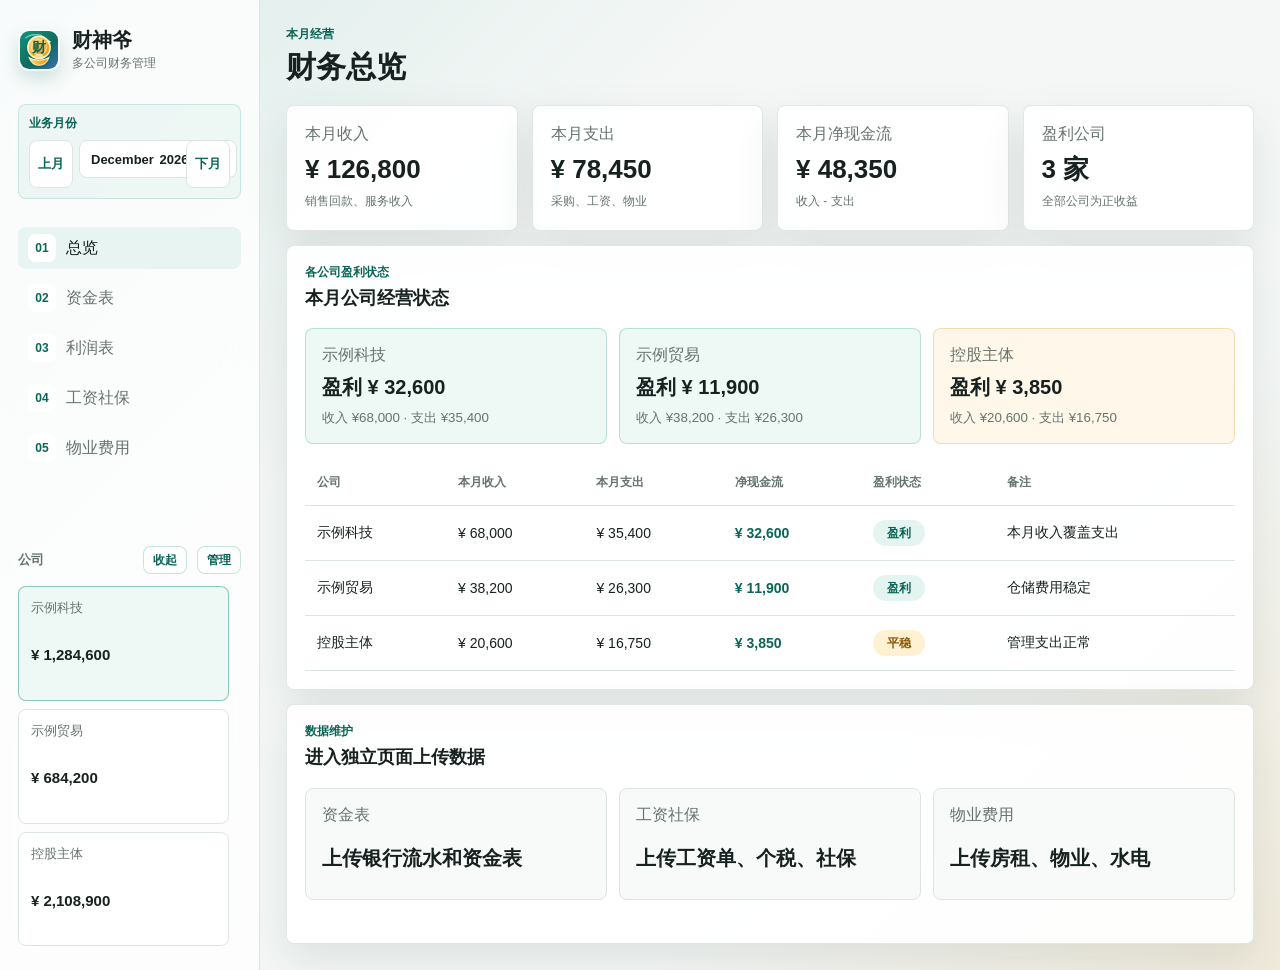
==== commit e1083bcd: "公司列表改为折叠展开" ====
--- a/index.html
+++ b/index.html
@@ -5,8 +5,8 @@
   <meta name="viewport" content="width=device-width, initial-scale=1">
   <title>财神爷财务驾驶舱</title>
   <link rel="icon" href="assets/logo-caishenye.svg" type="image/svg+xml">
-  <link rel="stylesheet" href="styles.css?v=sidebar-period">
-  <script src="app.js?v=sidebar-period" defer></script>
+  <link rel="stylesheet" href="styles.css?v=company-collapse">
+  <script src="app.js?v=company-collapse" defer></script>
 </head>
 <body>
   <div class="app-shell">
--- a/styles.css
+++ b/styles.css
@@ -200,6 +200,7 @@
   margin: 0;
 }
 
+.company-collapse-button,
 .company-manage-button {
   min-height: 28px;
   padding: 0 9px;
@@ -209,6 +210,10 @@
   background: white;
   font-size: 12px;
   font-weight: 800;
+}
+
+.company-collapse-button {
+  margin-left: auto;
 }
 
 .company-list {
@@ -219,8 +224,11 @@
   min-height: 150px;
   padding-right: 4px;
   overflow-y: auto;
-  resize: vertical;
   scrollbar-gutter: stable;
+}
+
+.company-panel.is-collapsed .company-list {
+  display: none;
 }
 
 .company-list::-webkit-scrollbar {
